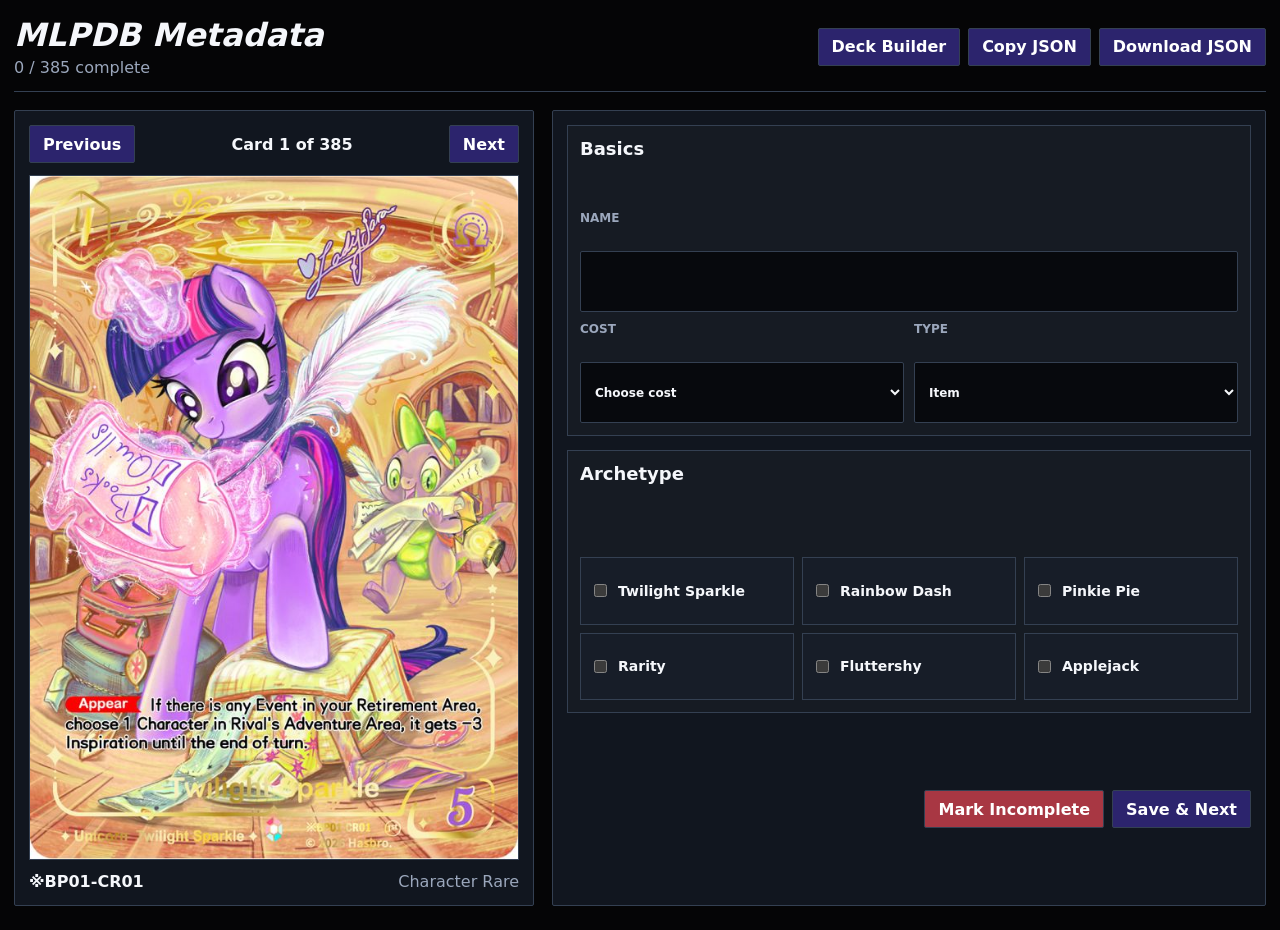
==== metadata.html @ 97914bca "Initial MLPDB site" ====
<!doctype html>
<html lang="en">
  <head>
    <meta charset="utf-8">
    <meta name="viewport" content="width=device-width, initial-scale=1">
    <title>MLPDB Metadata</title>
    <link rel="stylesheet" href="metadata.css">
  </head>
  <body>
    <main class="metadata-app">
      <header class="topbar">
        <div>
          <h1>MLPDB Metadata</h1>
          <p><span id="progressText">0 / 0</span> complete</p>
        </div>
        <div class="top-actions">
          <a href="index.html">Deck Builder</a>
          <button id="copyJsonBtn" type="button">Copy JSON</button>
          <button id="downloadJsonBtn" type="button">Download JSON</button>
        </div>
      </header>

      <section class="workspace">
        <aside class="card-stage">
          <div class="card-nav">
            <button id="prevCardBtn" type="button">Previous</button>
            <strong id="cardPosition">Card 1 of 1</strong>
            <button id="nextCardBtn" type="button">Next</button>
          </div>
          <img id="cardImage" alt="">
          <div class="card-id-line">
            <strong id="cardId">Card ID</strong>
            <span id="rarityText">Rarity</span>
          </div>
        </aside>

        <form class="metadata-form" id="metadataForm">
          <section class="form-section">
            <h2>Basics</h2>
            <label>
              <span>Name</span>
              <input id="nameInput" type="text" autocomplete="off">
            </label>
            <div class="suggestions" id="nameSuggestions" aria-label="Saved names"></div>

            <div class="grid-two">
              <label id="costField">
                <span>Cost</span>
                <select id="costSelect"></select>
              </label>
              <label>
                <span>Type</span>
                <select id="typeSelect"></select>
              </label>
            </div>
          </section>

          <section class="form-section" id="archetypeSection">
            <h2>Archetype</h2>
            <div class="check-grid" id="archetypeChecks"></div>
          </section>

          <section class="form-section character-fields" id="characterFields">
            <h2>Character Details</h2>
            <label>
              <span>Inspiration</span>
              <select id="inspirationSelect"></select>
            </label>
            <label>
              <span>Subtype</span>
              <input id="subtypeInput" type="text" autocomplete="off" placeholder="Add subtype and press Enter">
            </label>
            <div class="pill-list" id="selectedSubtypes"></div>
            <div class="suggestions" id="subtypeSuggestions" aria-label="Saved subtypes"></div>
          </section>

          <footer class="form-actions">
            <button class="secondary" id="markIncompleteBtn" type="button">Mark Incomplete</button>
            <button id="saveNextBtn" type="submit">Save & Next</button>
          </footer>
        </form>
      </section>
    </main>

    <dialog id="jsonDialog">
      <form method="dialog">
        <div class="dialog-header">
          <h2>Metadata JSON</h2>
          <button value="close" type="submit">Close</button>
        </div>
        <textarea id="jsonOutput" readonly></textarea>
      </form>
    </dialog>

    <script src="cards-data.js"></script>
    <script src="metadata.js"></script>
  </body>
</html>
---- metadata.css ----
:root {
  color-scheme: dark;
  --page: #050506;
  --panel: #11161f;
  --panel-2: #171d28;
  --line: #344052;
  --ink: #f5f7fb;
  --muted: #9ba7bc;
  --accent: #2f7d52;
  --accent-2: #2c246d;
  --danger: #a83743;
}

* {
  box-sizing: border-box;
}

body {
  margin: 0;
  min-height: 100vh;
  background: var(--page);
  color: var(--ink);
  font-family: Inter, ui-sans-serif, system-ui, -apple-system, BlinkMacSystemFont, "Segoe UI", sans-serif;
}

button,
input,
select,
textarea {
  font: inherit;
}

button,
a {
  min-height: 38px;
  border: 1px solid var(--line);
  border-radius: 2px;
  background: var(--accent-2);
  color: #fff;
  text-decoration: none;
  padding: 8px 13px;
  font-weight: 800;
  cursor: pointer;
}

button.secondary {
  background: var(--panel-2);
}

.metadata-app {
  width: min(1500px, calc(100vw - 28px));
  margin: 0 auto;
  padding: 16px 0 24px;
}

.topbar {
  display: flex;
  justify-content: space-between;
  align-items: center;
  gap: 16px;
  border-bottom: 1px solid var(--line);
  padding: 0 0 14px;
}

.topbar h1 {
  margin: 0;
  font-style: italic;
}

.topbar p {
  margin: 4px 0 0;
  color: var(--muted);
}

.top-actions,
.form-actions,
.card-nav {
  display: flex;
  gap: 8px;
  align-items: center;
  flex-wrap: wrap;
}

.workspace {
  display: grid;
  grid-template-columns: 520px minmax(0, 1fr);
  gap: 18px;
  padding-top: 18px;
}

.card-stage,
.metadata-form,
dialog {
  background: var(--panel);
  border: 1px solid var(--line);
  border-radius: 2px;
}

.card-stage {
  padding: 14px;
}

.card-nav {
  justify-content: space-between;
  margin-bottom: 12px;
}

.card-stage img {
  display: block;
  width: 100%;
  aspect-ratio: 595 / 832;
  object-fit: contain;
  background: #000;
  border: 1px solid var(--line);
}

.card-id-line {
  display: flex;
  justify-content: space-between;
  gap: 12px;
  padding-top: 12px;
  color: var(--muted);
}

.card-id-line strong {
  color: var(--ink);
}

.metadata-form {
  padding: 14px;
  display: grid;
  gap: 14px;
}

.form-section {
  display: grid;
  gap: 10px;
  border: 1px solid var(--line);
  background: rgba(255, 255, 255, 0.02);
  padding: 12px;
}

.form-section h2 {
  margin: 0;
  font-size: 18px;
}

label {
  display: grid;
  gap: 5px;
  color: var(--muted);
  font-size: 12px;
  font-weight: 800;
  text-transform: uppercase;
}

input,
select,
textarea {
  width: 100%;
  min-height: 40px;
  border: 1px solid var(--line);
  border-radius: 2px;
  background: #07090d;
  color: var(--ink);
  padding: 8px 10px;
}

.grid-two {
  display: grid;
  grid-template-columns: 1fr 1fr;
  gap: 10px;
}

.check-grid {
  display: grid;
  grid-template-columns: repeat(3, minmax(0, 1fr));
  gap: 8px;
}

.check-grid label,
.suggestions button,
.pill {
  display: flex;
  align-items: center;
  gap: 8px;
  min-height: 36px;
  border: 1px solid var(--line);
  background: var(--panel-2);
  color: var(--ink);
  padding: 7px 9px;
  text-transform: none;
  font-size: 14px;
}

.check-grid input {
  width: auto;
  min-height: auto;
}

.suggestions,
.pill-list {
  display: flex;
  flex-wrap: wrap;
  gap: 7px;
}

.suggestions:empty,
.pill-list:empty {
  display: none;
}

.suggestions button {
  min-height: 30px;
  background: #1d2431;
  color: var(--muted);
}

.pill {
  background: #183223;
}

.pill button {
  min-height: auto;
  border: 0;
  background: transparent;
  color: #fff;
  padding: 0;
}

.character-fields[hidden] {
  display: none;
}

[hidden] {
  display: none !important;
}

.form-actions {
  justify-content: flex-end;
}

#markIncompleteBtn {
  background: var(--danger);
}

dialog {
  width: min(820px, calc(100vw - 32px));
  padding: 14px;
  color: var(--ink);
}

dialog::backdrop {
  background: rgba(0, 0, 0, 0.7);
}

.dialog-header {
  display: flex;
  justify-content: space-between;
  align-items: center;
  gap: 12px;
  margin-bottom: 10px;
}

.dialog-header h2 {
  margin: 0;
}

textarea {
  min-height: 460px;
  font-family: ui-monospace, SFMono-Regular, Menlo, Consolas, monospace;
  resize: vertical;
}
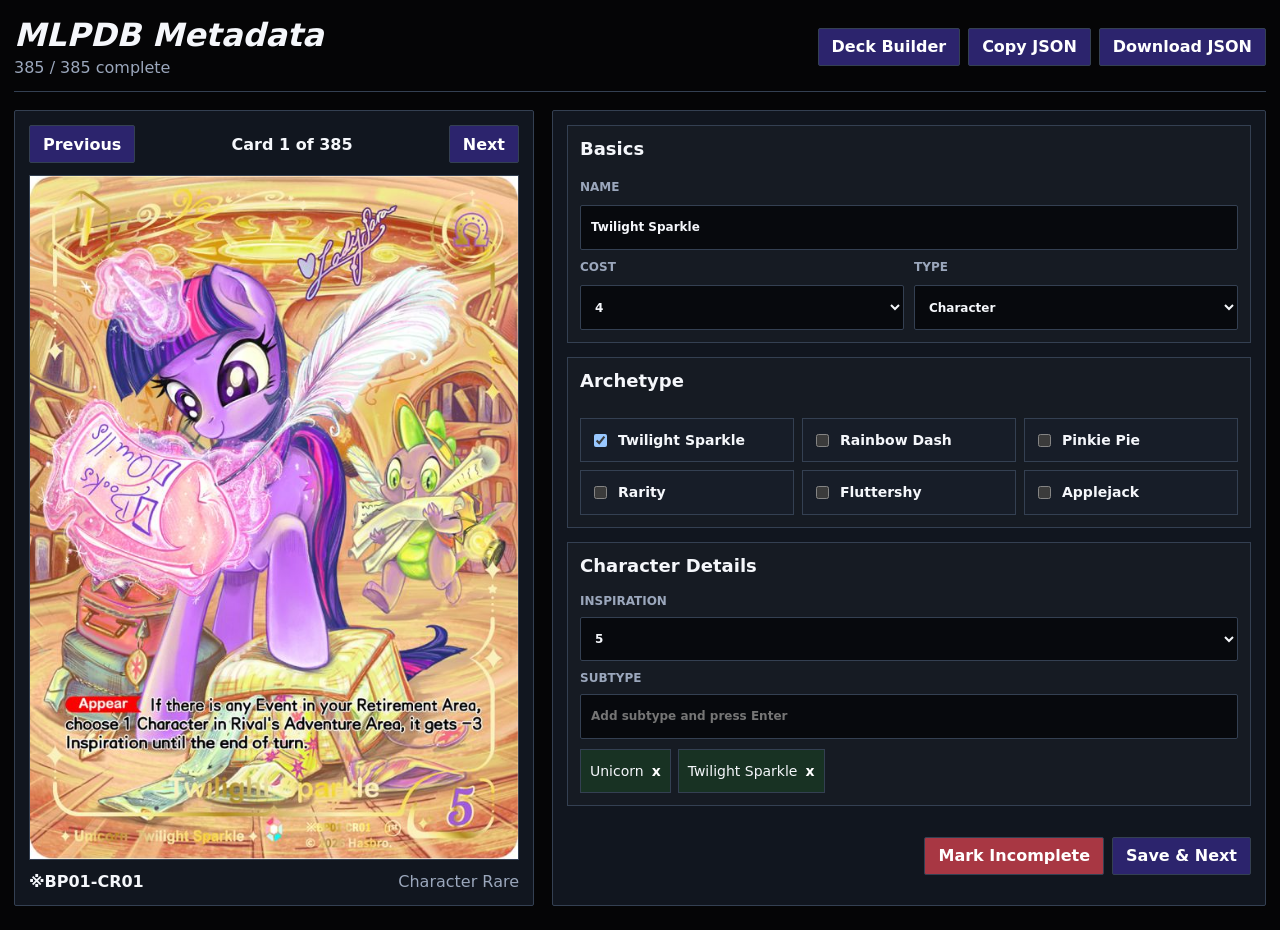
==== commit 9e29fafa: "Add recovered card metadata" ====
--- a/metadata.html
+++ b/metadata.html
@@ -93,6 +93,7 @@
     </dialog>
 
     <script src="cards-data.js"></script>
+    <script src="card-metadata.js"></script>
     <script src="metadata.js"></script>
   </body>
 </html>
